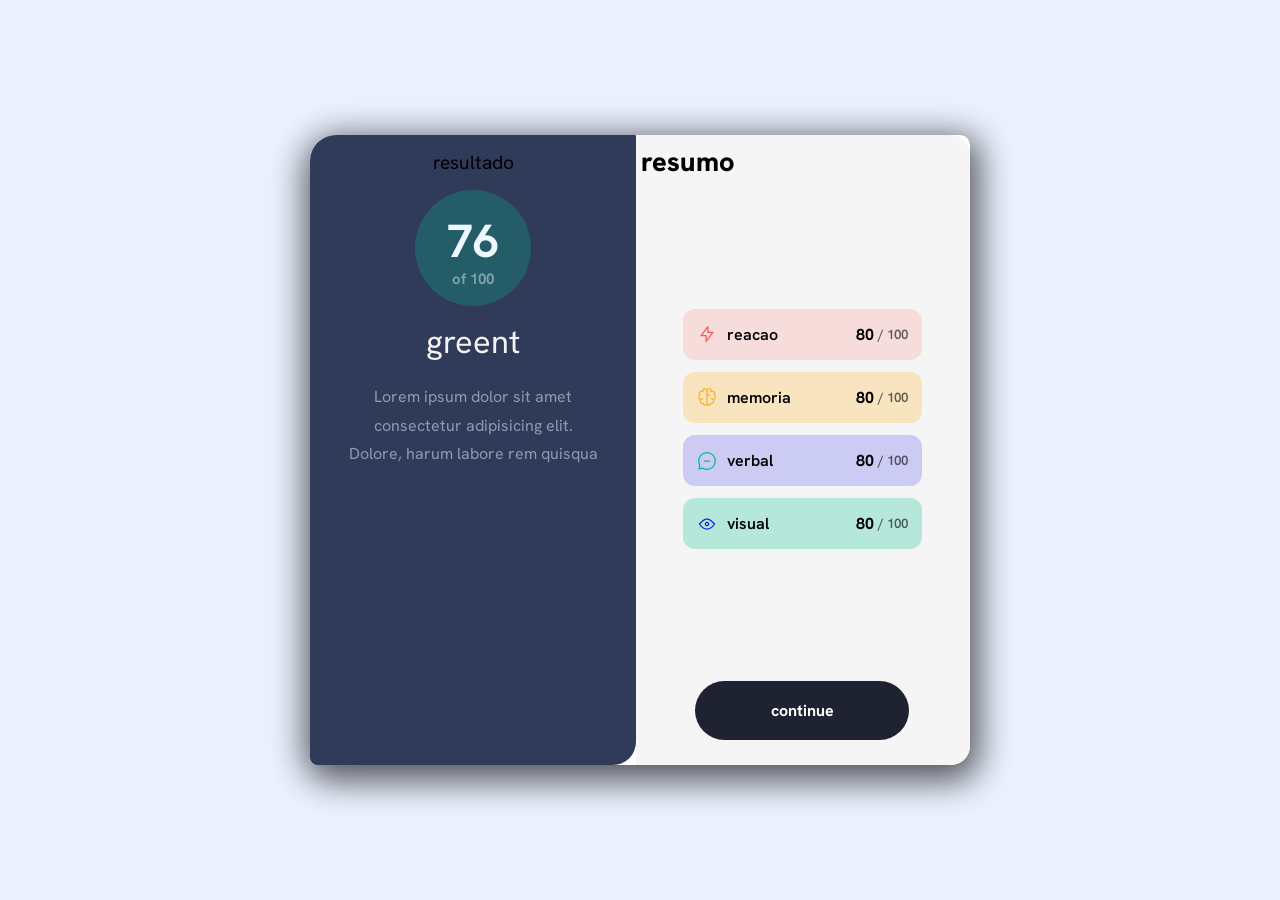
==== html-css/index.html @ 99bb8638 "em processo!" ====
<!doctype html>
<html lang="br">
  <head>
    <meta charset="UTF-8" />
    <meta name="viewport" content="width=device-width, initial-scale=1.0" />
    <link rel="stylesheet" href="style.css" />
    <link
      rel="shortcut icon"
      href="../assets/images/favicon-32x32.png"
      type="image/x-icon"
    />
    <title>componente sumário</title>
  </head>
  <body>
    <main>
      <section id="conteiner">

        <div class="card-conteiner-azul">
          <p>resultado</p>
          <article class="circulo">
            <section class="circulo1">
            <p class="numero">
              76 <br>
              <span class="numero2">
                of 100
            </span> 
            </p>
             
            </section>
            <p class="info">greent</p>
            <span class="descreption">
              Lorem ipsum dolor sit amet
              <br />consectetur adipisicing elit. <br />
              Dolore, harum labore rem quisqua
            </span>
          </article>
          <!--fim--> 
        </div>
        <!--fim-->
        <div class="card-conteiner-branco">
         <p class="resumo">resumo</p>
          <div class="conteiner-cards">
          <article class="vermelho">
             <div class="grupos">
             <img src="../assets/images/icon-reaction.svg" alt="raio"/> 
            <p>reacao</p>
            </div>
            <span class="pontuaçao"> 
                80 <small>/ 100</small>
            </span>
          </article>
          <!--fim-->
  
          <article class="laranja">
            <div class="grupos">
             <img src="../assets/images/icon-memory.svg" alt="raio"/> 
            <p>memoria</p>
            </div>
            <span class="pontuaçao"> 
                80 <small>/ 100</small>
            </span>
          </article>
     
          <!--fim-->
           <article class="azul">
             <div class="grupos">
             <img src="../assets/images/icon-verbal.svg" alt="raio"/> 
            <p>verbal</p>
            </div>
            <span class="pontuaçao"> 
                80 <small>/ 100</small>
            </span>
          </article>
          <!--fim-->
            <article class="verde">
            <div class="grupos">
             <img src="../assets/images/icon-visual.svg" alt="raio"/> 
            <p>visual</p>
            </div>
            <span class="pontuaçao"> 
                80 <small>/ 100</small>
            </span>
          </div>
          <!--fim-->
            <div class="bnt">
            continue
        </div>
          <!--fim-->
        </div>
      </section>
    </main>
  </body>
</html>
---- html-css/style.css ----
@charset "UTF-8";

@import url("https://fonts.googleapis.com/css2?family=Gruppo&family=Hanken+Grotesk:ital,wght@0,100..900;1,100..900&family=Inter:ital,opsz,wght@0,14..32,100..900;1,14..32,100..900&family=Oswald:wght@200..700&display=swap");

:root {
  /*PRIMEIRAS CORES*/
  --Light-red: hsla(0, 100%, 67%, 0.161);
  --Orangey-yellow: hsla(39, 100%, 56%, 0.25);
  --Green-teal: hsla(166, 100%, 37%, 0.257);
  --Cobalt-blue: hsl(234, 85%, 45%);

  /*SEGUNDA CORES ##Gradients*/
  --Light-slate-blue: hsl(252, 100%, 67%);
  --Light-royal-blue: hsla(241, 81%, 54%, 0.209);
  --Violet-blue: (circle) hsla(256, 72%, 46%, 1);
  --Persian-blue: (circle) hsla(241, 72%, 46%, 0.108);

  /*TERCEIRA COR ### Neutral*/
  --White: hsl(0, 0%, 100%);
  --Pale-blue: hsl(221, 100%, 96%);
  --Light-lavender: hsl(241, 100%, 89%);
  --Dark-gray-blue: hsl(224, 30%, 27%);
  --sombra: 2px 9px 34px 7px rgba(0, 0, 0, 0.651);
  /*TERCEIRA COR ### Neutral*/
  --fonte: "Hanken Grotesk", sans-serif;
}

* {
  padding: 0;
  margin: 0;
}

html {
  box-sizing: border-box;
}

body {
  display: flex;
  justify-content: center;
  align-items: center;
  min-height: 100vh;
  font-family: var(--fonte);
  background: var(--Pale-blue);
  line-height: 1.7em;
}

main {
  background: var(--White);
  border-radius: 26px 10px 19px 19px;
  box-shadow: var(--sombra);
}

main,
#conteiner {
  min-height: 70vh;
  min-width: 10vh;
}

#conteiner {
  display: flex;
  gap: 0px;
}

.card-conteiner-azul {
  background: var(--Dark-gray-blue);
  padding: 14px 15px 15px 15px;
  text-align: center;
  border-radius: 26px 1px 23px 8px;
  font-size: 1.2em;
}

.circulo,
.descreption,
.info {
  margin-bottom: 27px;
  font-family: var(--fonte);
}

.circulo {
  padding: 14px;
}

.circulo1 {
  display: flex;
  justify-content: center;
  align-items: center;
  background: var(--Green-teal);
  border-radius: 990px;
  aspect-ratio: 1/1;
  overflow: hidden;
  object-fit: cover;
  margin-left: 76px;
  margin-right: 76px;
  padding: 32px;
}

.numero {
  font-size: 2.9rem;
  font-weight: bold;
  color: aliceblue;
  position: relative;
  top: 12px;
}
.numero2 {
  font-size: 15px;
}

.numero2 {
  color: rgba(240, 248, 255, 0.452);
}

.info {
  margin-top: 22px;
}

.info {
  color: #f7f2f2;
  font-size: 1.7em;
}

.descreption {
  color: rgba(240, 248, 255, 0.5);
}

.descreption {
  font-size: 16px;
}

/* agora e card branco */

.card-conteiner-branco {
  display: flex;
  flex-direction: column;
  justify-content: space-between;
  align-items: stretch;
  padding: 25px 80px 25px;
  gap: 12px;
  background: #f5f5f5;
  border-radius: 0 20px 20px 0;
}

.card-conteiner-branco > p:first-child {
  align-self: flex-start;
  font-size: 1.7rem;
  font-weight: 800;
}

.conteiner-cards {
  display: flex;
  flex-direction: column;
  gap: 12px;
  width: 121%;
  position: relative;
  right: 33px;
}

.resumo {
    position: relative;
    right: 75px;
    bottom: 12px;
}

.vermelho {
  display: flex;
  justify-content: space-between;
  align-items: center;
  width: 100%;
  padding: 12px 14px;
  border-radius: 12px;
  background: var(--Light-red);
}
.laranja {
  display: flex;
  justify-content: space-between;
  align-items: center;
  width: 100%;
  padding: 12px 14px;
  border-radius: 12px;
  background: var(--Orangey-yellow);
}
.azul {
  display: flex;
  justify-content: space-between;
  align-items: center;
  width: 100%;
  padding: 12px 14px;
  border-radius: 12px;
  background: var(--Light-royal-blue);
}
.verde {
  display: flex;
  justify-content: space-between;
  align-items: center;
  width: 100%;
  padding: 12px 14px;
  border-radius: 12px;
  background: var(--Green-teal);
}
.amarelo {
  display: flex;
  justify-content: space-between;
  align-items: center;
  width: 100%;
  padding: 12px 14px;
  border-radius: 12px;
  background: var(--Green-teal);
}
.amarelo:hover,
.laranja:hover,
.verde:hover,
.vermelho:hover,
.azul:hover {
    transform: translateY(-6px);
    transition: .7s;
}

.grupos {
  display: flex;
  align-items: center;
  gap: 10px;
}

.grupos p {
  font-size: 1rem;
  font-weight: 600;
}

.pontuaçao {
  display: flex;
  align-items: center;
  gap: 4px;
  font-weight: 700;
}

.pontuaçao small {
  opacity: 0.6;
  font-weight: 600;
}

.bnt {
  width: 100%;
  text-align: center;
  padding: 16px 20px;
  border-radius: 999px;
  background: #1f2331;
  color: white;
  font-weight: 700;
  margin-top: 10px;
  position: relative;
  right: 21px;
transition: .5s;
}

.bnt:hover {
    transform:scale(1.1);
}
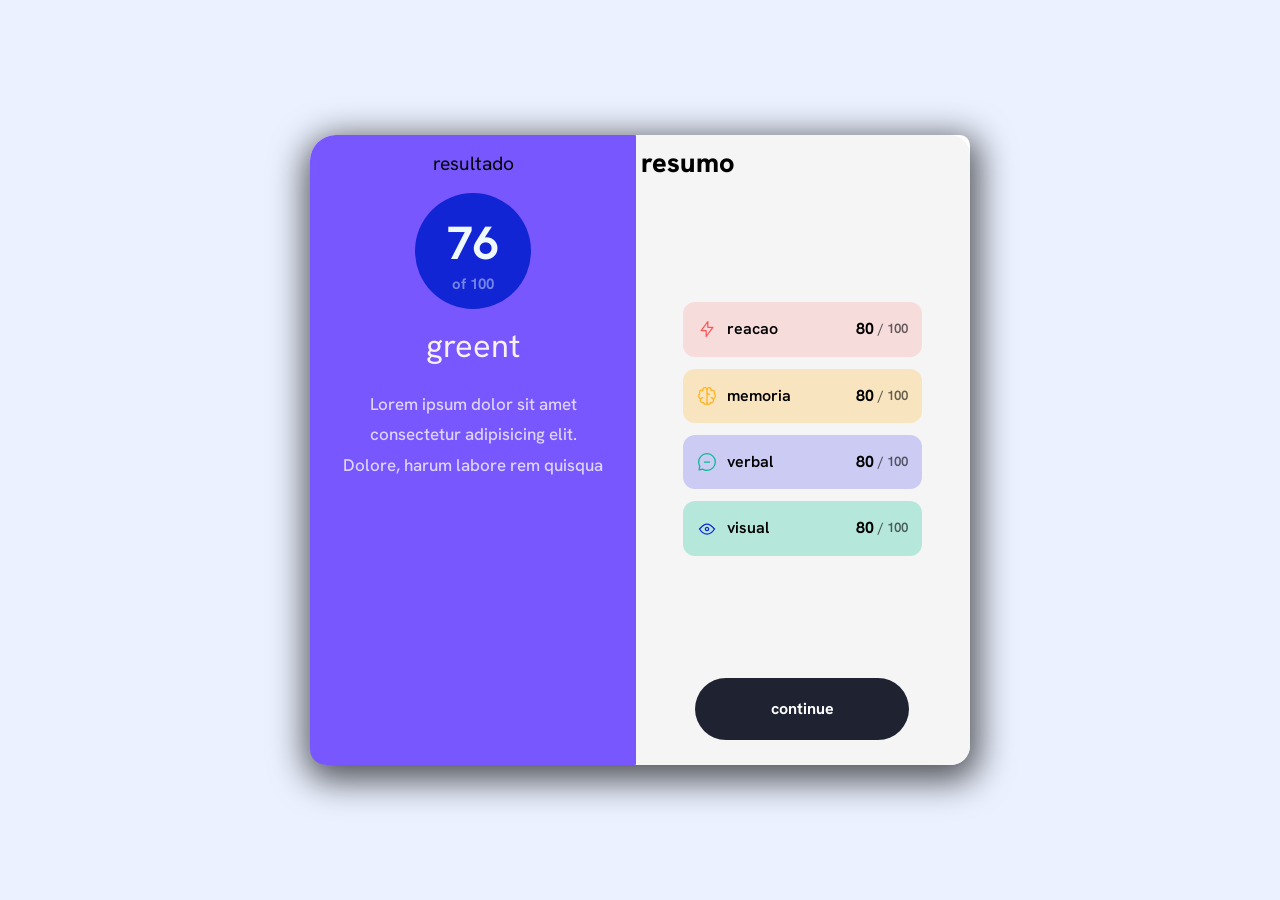
==== commit a23cc15e: "atualizado" ====
--- a/html-css/index.html
+++ b/html-css/index.html
@@ -1,9 +1,10 @@
 <!doctype html>
-<html lang="br">
+<html lang="pt-br">
   <head>
     <meta charset="UTF-8" />
     <meta name="viewport" content="width=device-width, initial-scale=1.0" />
     <link rel="stylesheet" href="style.css" />
+    <link rel="stylesheet" href="mobile.css" />
     <link
       rel="shortcut icon"
       href="../assets/images/favicon-32x32.png"
--- a/html-css/style.css
+++ b/html-css/style.css
@@ -41,7 +41,7 @@
   min-height: 100vh;
   font-family: var(--fonte);
   background: var(--Pale-blue);
-  line-height: 1.7em;
+  line-height: 1.9em;
 }
 
 main {
@@ -62,10 +62,10 @@
 }
 
 .card-conteiner-azul {
-  background: var(--Dark-gray-blue);
+  background: var(--Light-slate-blue);
   padding: 14px 15px 15px 15px;
   text-align: center;
-  border-radius: 26px 1px 23px 8px;
+  border-radius: 26px 1px 1px 16px;
   font-size: 1.2em;
 }
 
@@ -84,7 +84,7 @@
   display: flex;
   justify-content: center;
   align-items: center;
-  background: var(--Green-teal);
+  background: var(--Cobalt-blue);
   border-radius: 990px;
   aspect-ratio: 1/1;
   overflow: hidden;
@@ -119,11 +119,12 @@
 }
 
 .descreption {
-  color: rgba(240, 248, 255, 0.5);
+  color: rgba(254, 254, 255, 0.755);
 }
 
 .descreption {
-  font-size: 16px;
+  font-weight: 500;
+  font-size: 17px;
 }
 
 /* agora e card branco */
@@ -205,6 +206,7 @@
   border-radius: 12px;
   background: var(--Green-teal);
 }
+
 .amarelo:hover,
 .laranja:hover,
 .verde:hover,
@@ -252,5 +254,5 @@
 }
 
 .bnt:hover {
-    transform:scale(1.1);
-}
+    transform: scale(1.1);
+}
--- a/html-css/mobile.css
+++ b/html-css/mobile.css
@@ -0,0 +1,50 @@
+@charset "UTF-8";
+
+@media (max-width: 768px) {
+
+body {
+    padding: 0;
+}
+
+  main {
+    width: 130%;
+  }
+
+  #conteiner {
+    flex-direction: column;
+  }
+
+  .card-conteiner-azul {
+    border-radius: 0 0 35px 35px;
+    padding: 24px 18px 16px;
+  }
+
+  .circulo1 {
+    width: 180px;
+    height: 180px;
+    margin: 0 auto 18px;
+    padding: 0;
+  }
+
+  .card-conteiner-branco {
+    border-radius: 0 0 24px 24px;
+    padding: 24px 18px;
+  }
+
+  .resumo {
+    position: static;
+    margin-bottom: 8px;
+  }
+
+  .conteiner-cards {
+    width: 90%;
+    position: static;
+    right: 0;
+  }
+
+  .bnt {
+    position: static;
+    width: 100%;
+    box-sizing: border-box;
+  }
+}
